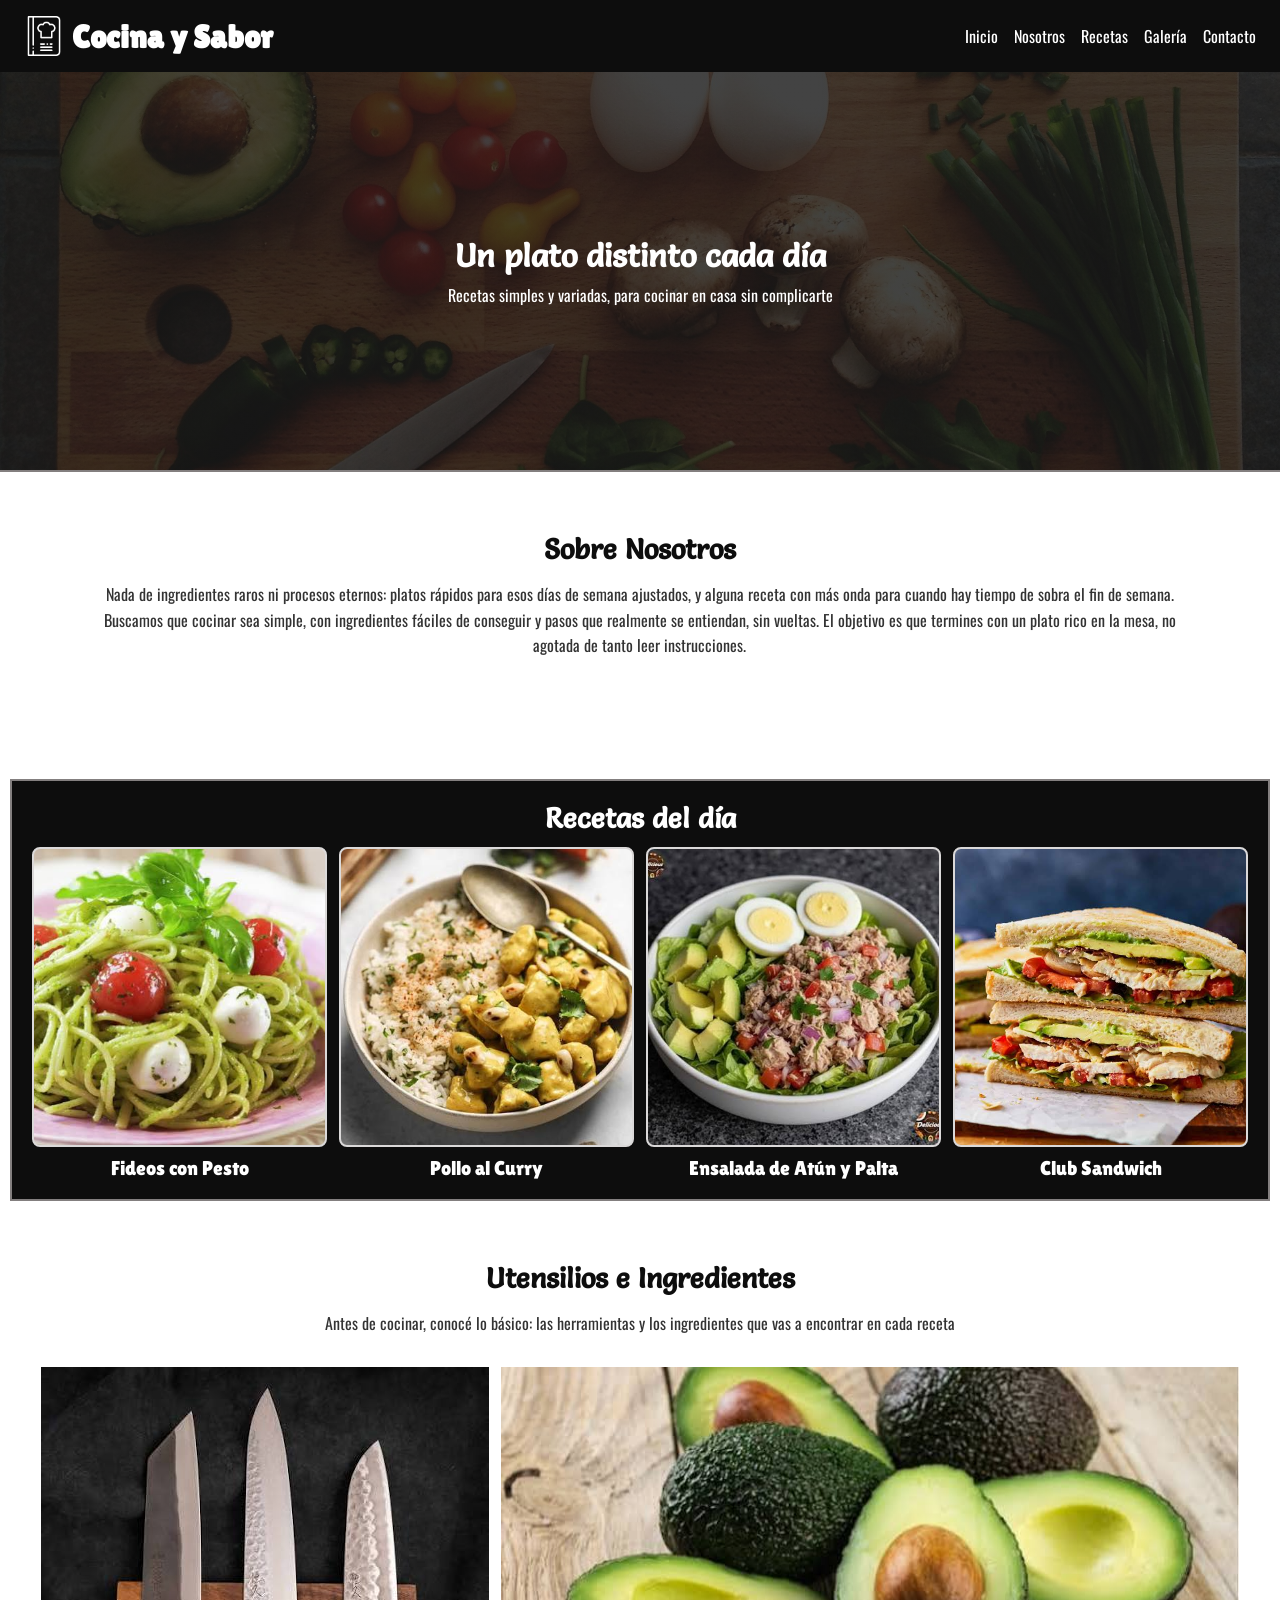
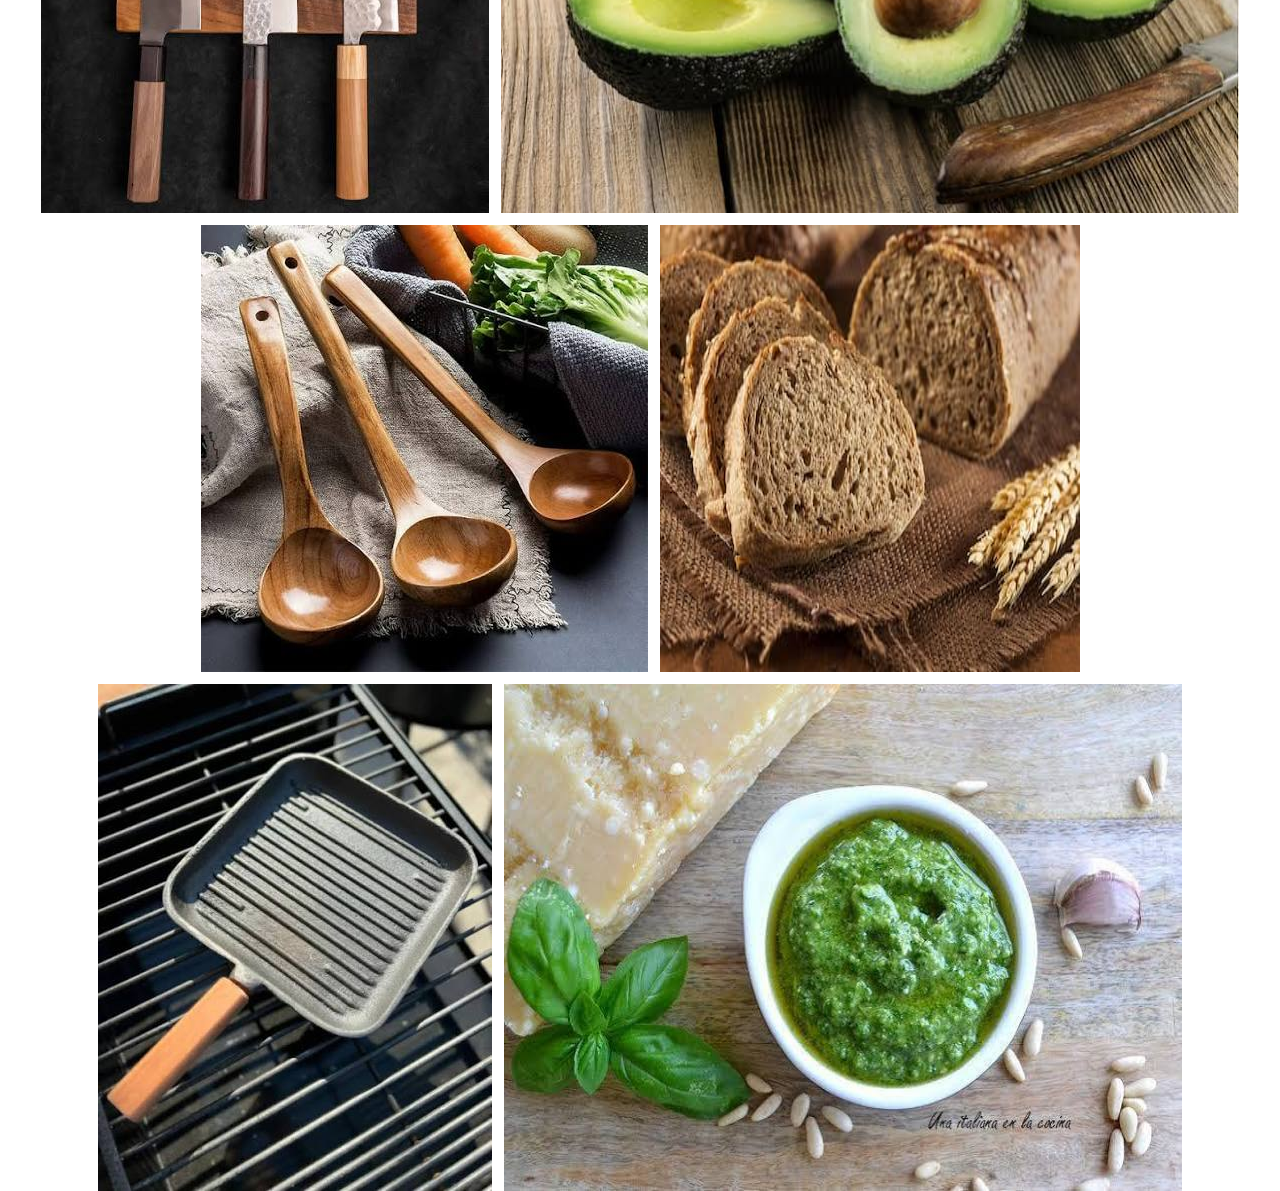
==== index.html @ 8f049bc2 "agrego texto a galería y ajusto estilos" ====
<!doctype html>
<html lang="es">
  <head>
    <meta charset="UTF-8">
    <meta name="viewport" content="width=device-width, initial-scale=1.0">
    <link rel="stylesheet" href="estilos.css">
    <title>Cocina y Sabor</title>
    <link rel="icon" type="image/png" href="img/logo_food.png">
    <!-- FUENTES -->
    <style>
      /* Fuente del nombre de las recetas */
      @import url("https://fonts.googleapis.com/css2?family=Lilita+One&family=Oswald:wght@200..700&display=swap");
    </style>
    <style>
      /* Fuente del título de la sección */
      @import url("https://fonts.googleapis.com/css2?family=Lilita+One&family=Oswald:wght@200..700&family=Salsa&display=swap");
    </style>
  </head>
  <body>

    <header id="inicio">
      <div class="inicio-logo">
        <img src="img/logo_food.png" alt="logo de bandeja de comida" class="logo">
        <a href="#inicio" class="logo-link">
          <h1>Cocina y Sabor</h1>
        </a>
      </div>

      <nav>
        <!-- menú con flexbox, links a anclas -->
        <ul>
          <li><a href="#inicio">Inicio</a></li>
          <li><a href="#nosotros">Nosotros</a></li>
          <li><a href="#recetas">Recetas</a></li>
          <li><a href="#galeria">Galería</a></li>
          <li><a href="#contacto">Contacto</a></li>
        </ul>  
      </nav>
    
    </header>

    <main>
      <section class="hero">
        <div class="hero_texto">
          <h2>Un plato distinto cada día</h2>
          <p>
            Recetas simples y variadas, para cocinar en casa sin complicarte
          </p>
        </div>
      </section>

      <section id="nosotros">
        <div class="nosotros-contenedor">
          <h2 class="titulo-seccion titulo-seccion-dark">Sobre Nosotros</h2>
          <p class="nosotros-texto">
            Nada de ingredientes raros ni procesos eternos: platos rápidos para
            esos días de semana ajustados, y alguna receta con más onda para
            cuando hay tiempo de sobra el fin de semana. Buscamos que cocinar
            sea simple, con ingredientes fáciles de conseguir y pasos que
            realmente se entiendan, sin vueltas. El objetivo es que termines con
            un plato rico en la mesa, no agotada de tanto leer instrucciones.
          </p>
        </div>
      </section>

      <section class="cards" id="recetas">
        <!-- Contenedor de las tarjetas de recetas -->

        <div class="titulo-seccion-contenedor">
          <h2 class="titulo-seccion">Recetas del día</h2>
        </div>

        <div class="Productofotos">
          <figure class="contenedorfoto">
            <a href="https://cookpad.com/ar/recetas/1634695" target="_blank">
              <article class="card" id="pesto"></article>
            </a>
            <figcaption class="nombre-receta">Fideos con Pesto</figcaption>
          </figure>

          <figure class="contenedorfoto">
            <a href="https://cookpad.com/ar/recetas/24913123?ref=search&search_term=pollo+al+curry" target="_blank">
              <article class="card" id="pollocurry">
              </article>
            </a>
            <figcaption class="nombre-receta">Pollo al Curry</figcaption>
          </figure>

          <figure class="contenedorfoto">
            <a href="https://cookpad.com/ar/recetas/25136195?ref=search&search_term=ensalada+at%C3%BAn+y+palta" target="_blank">
              <article class="card" id="ensaladaatunypalta">
              </article>
            </a>
            <figcaption class="nombre-receta">Ensalada de Atún y Palta</figcaption>
          </figure>

          <figure class="contenedorfoto">
            <a href="https://cookpad.com/ar/recetas/14427260?ref=search&search_term=club+sandwich" target="_blank">
              <article class="card" id="ClubSandwich">
              </article>
            </a>
            <figcaption class="nombre-receta">Club Sandwich</figcaption>
          </figure>
        </div>
      </section>

      <section id="galeria">
        <div class="titulo-seccion-contenedor">
          <h2 class="titulo-seccion">Utensilios e Ingredientes</h2>
          <p class="galeria-texto">
            Antes de cocinar, conocé lo básico: las herramientas y los ingredientes que vas a encontrar en cada receta
          </p>
        </div>

        <div class="galeria-fotos">
            <img src="img/cuchillo_japones.jpg" alt="Cuchillos japoneses">
            <img src="img/paltas.jpg" alt="Paltas">
            <img src="img/cucharones.jpg" alt="Cucharones de madera">
            <img src="img/pansalvado.jpg" alt="Pan de salvado">
            <img src="img/sartengrill.jpg" alt="Sartén grill">
            <img src="img/pesto.jpg" alt="Salsa pesto">
        </div>

      </section>

      

    
    </main>

    <footer><!--redes sociales / copyright-->

    </footer>
  </body>
</html>
---- estilos.css ----
/* REGLA UNIVERSAL */
* {
    margin: 0; 
    padding: 0;
    box-sizing: border-box;
}

/* ----- HEADER ----- */

header {
    display: flex;
    justify-content: space-between;
    align-items: center;
    padding: 16px 24px;
    background-color: #0d0d0d;
}

.inicio-logo {
    display: flex;
    align-items: center;
    gap: 8px;
}

header h1 {
    font-family: 'Lilita One', sans-serif;
    color: #ffffff;
}

.logo-link,
.logo-link:visited,
.logo-link:hover {
    text-decoration: none;
    color: inherit;
}

.logo {
    width: 40px;
    height: 40px;
    filter: invert(1);   /* me ayudé con la IA para invertir el color de la imagen */
}

nav ul {
    display: flex;
    gap: 16px;
    list-style: none;
}

nav ul li a {
    color: #ffffff;
    text-decoration: none;
    font-family: 'Oswald', sans-serif;
}

nav ul li a:hover {
    color: #51e58c;
}

/* ----- HERO ----- */
.hero {
    background-image: linear-gradient(rgba(13,13,13,0.75), rgba(13,13,13,0.75)), url("img/hero.jpg");   /* overlay oscuro sobre la foto para que el texto se lea bien, meramente estético (ayuda con IA) */
    background-size: cover;
    background-position: center;
    height: 400px;
    display: flex;
    align-items: center;
    justify-content: center;
    text-align: center;
    color: #ffffff;
    border-bottom: 2px solid #837f7f;
}

.hero_texto h2 {
    font-family: 'Salsa', 'Times New Roman', Times, serif;
    color: #ffffff;
    font-size: 32px;
    margin-bottom: 8px;
}

.hero_texto p {
    color: #ffffff;
    font-family: 'Oswald', sans-serif;
    font-size: 16px;
}

/* ----- NOSOTROS ----- */
#nosotros {
    padding: 60px 24px;
    text-align: center;
}

.nosotros-contenedor {
    max-width: 90%;
    margin: 0 auto;
}

#nosotros .titulo-seccion-dark {
    color: #0d0d0d;
}

.nosotros-texto {
    font-family: 'Oswald', sans-serif;
    font-size: 1rem;
    line-height: 1.6;
    color: #333333;
    margin-top: 1rem;
}

/* REGLAS PARA CLASES */
.cards {
    /* El justify-content: flex-start - Ubica los hijos en el eje principal, en este caso en lo más alto de la columna porque se estableció flex direction column */
    display: flex; 
    flex-direction: column;
    justify-content: flex-start; 
    gap: 12px; 
    margin-top: 60px; 
    margin-left: 10px; 
    margin-right: 10px; 
    margin-bottom: 60px; 
    border: 1px solid #837f7f; 
    background-color: #0d0d0d; 
    padding: 20px; 
    border-width: 2px; 
    
} 

.titulo-seccion-contenedor {
    width: 100%;
}

.Productofotos  {
    display: flex; 
    flex-wrap: nowrap; 
    gap: 12px; 
    align-items: center;
} /* Allign-items: center en este caso alinea verticalmente card e imagen de la galería aunque tengan distinta altura */

.contenedorfoto {
    flex: 1 1 0; 
    min-width: 0;
}

.card {
    border: 1px solid #dbd9d9; 
    border-radius: 8px; 
    height: 300px; 
    border-width: 2px; 
    background-size: cover;
    background-position: center;
}

.nombre-receta {color: #ffffff; 
    text-align: center; 
    font-family: 'Lilita One', 'Times New Roman', Times, serif; 
    font-size: 20px; 
    margin-top: 10px;}

.titulo-seccion {color: #ffffff; 
    text-align: center; 
    font-family: 'Salsa', 'Times New Roman', Times, serif; 
    font-size: 28px; margin-top: 0;}

/* ----- GALERIA ----- */
.galeria-fotos {
    display: flex;
    flex-wrap: wrap;
    justify-content: center;
    gap: 12px;
    margin-top: 2rem;
}

#galeria .titulo-seccion {
    color: #0d0d0d;
}

.galeria-texto {
    font-family: 'Oswald', sans-serif;
    font-size: 1rem;
    color: #333333;
    text-align: center;
    margin-top: 1rem;
}

/* REGLAS PARA ID */
#pesto {
    background-image: url('img/fideosconpesto.jpg');
}

#pollocurry {
    background-image: url('img/polloalcurry.jpg');
}

#ensaladaatunypalta {
    background-image: url('img/atunypaltasalad.jpg');
}

#ClubSandwich {
    background-image: url('img/Clubsandwich.jpg');
}
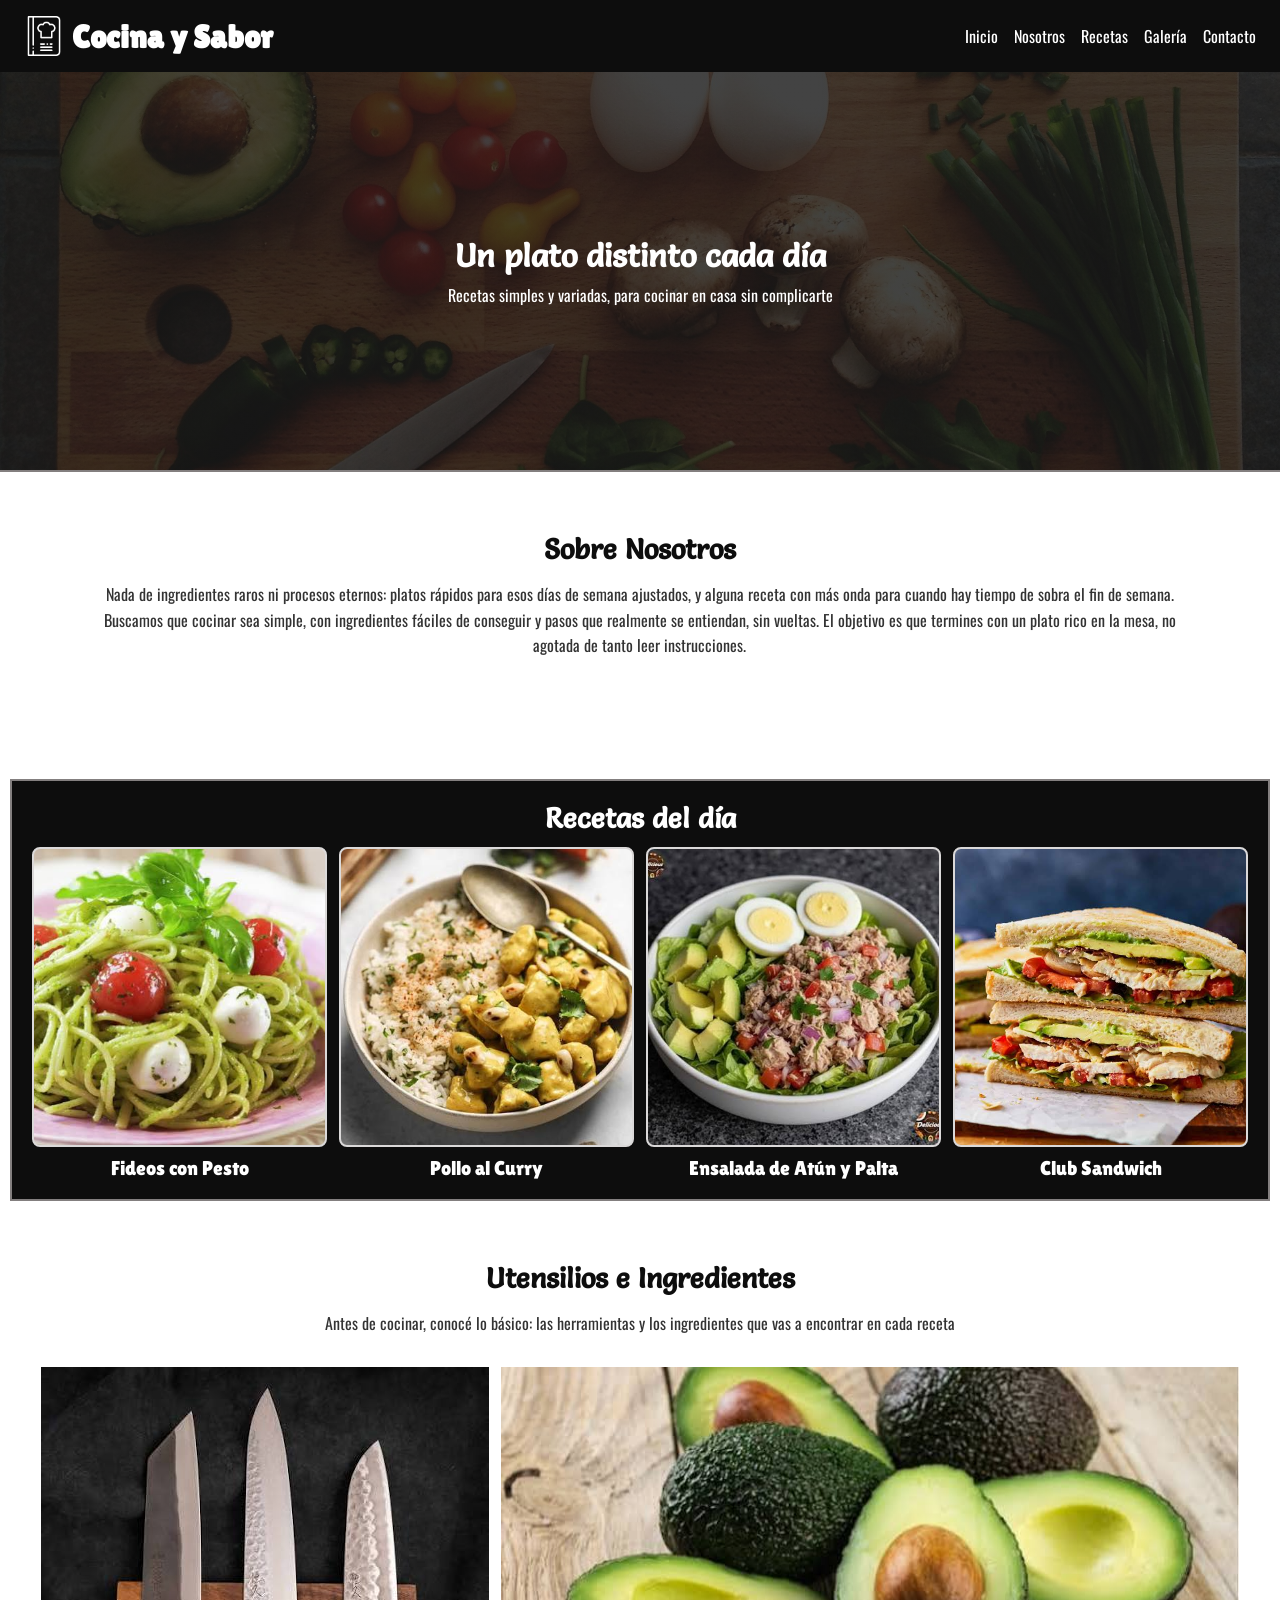
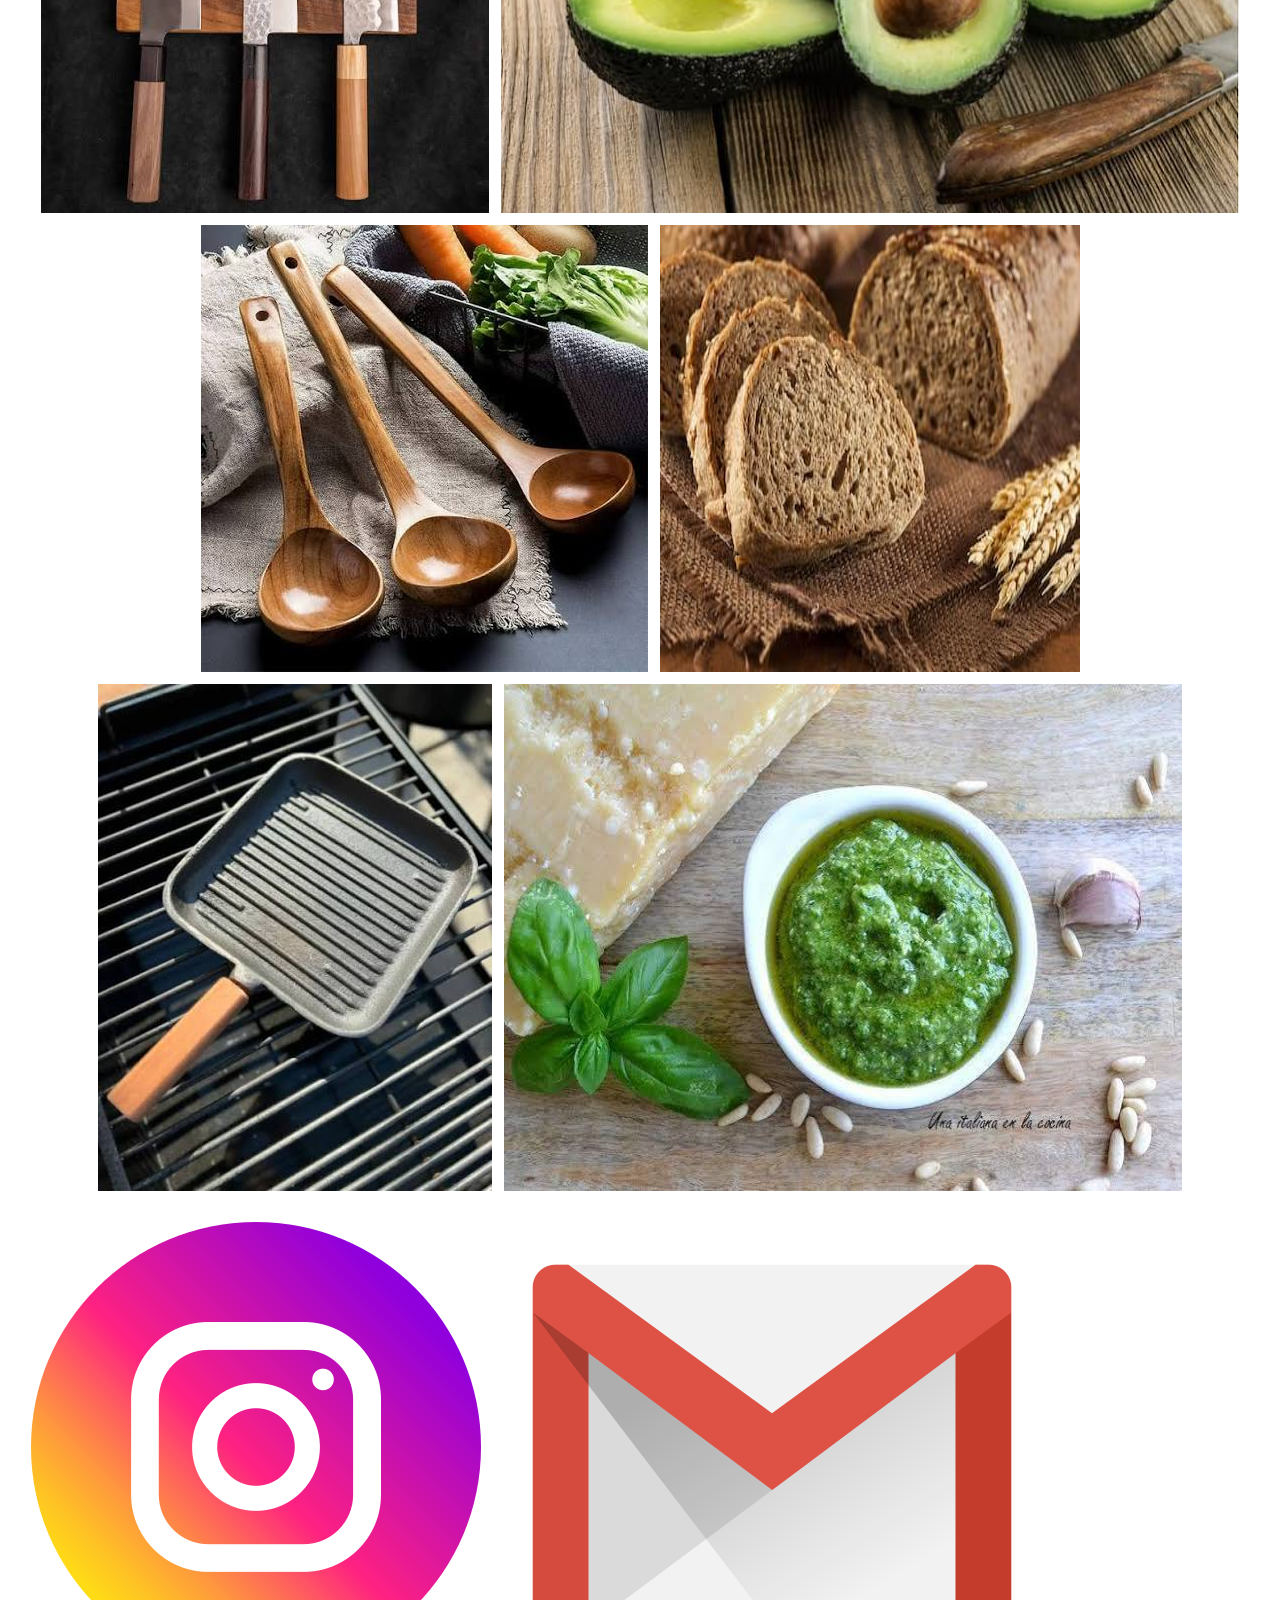
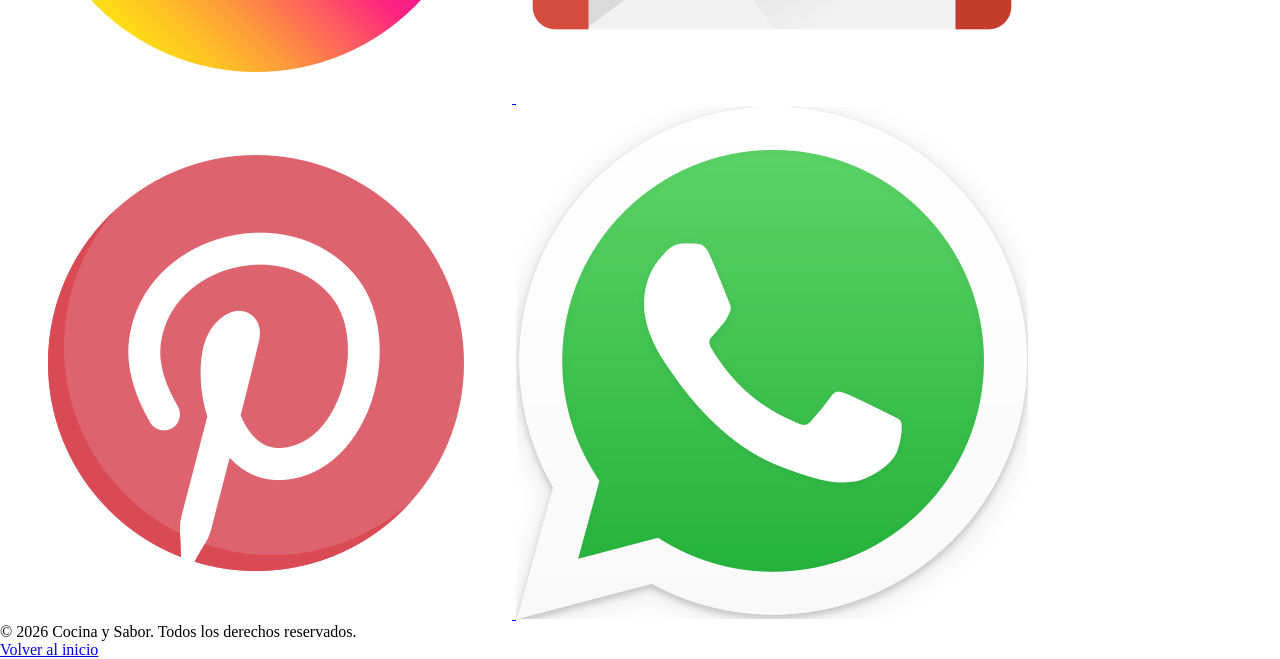
==== commit 448157c0: "footer" ====
--- a/index.html
+++ b/index.html
@@ -128,8 +128,31 @@
     
     </main>
 
-    <footer><!--redes sociales / copyright-->
+    <footer id="contacto">
 
+      <div class="footer-contenido">
+
+          <div class="footer-redes">
+              <a href="https://instagram.com" target="_blank">
+                  <img src="img/instagram_color.png" alt="Instagram" class="icono-footer">
+              </a>
+              <a href="mailto:contacto@cocinaysabor.com">
+                  <img src="img/mail_color.png" alt="Correo" class="icono-footer">
+              </a>
+              <a href="https://pinterest.com" target="_blank">
+                  <img src="img/pinterest_color.png" alt="Pinterest" class="icono-footer">
+              </a>
+              <a href="https://whatsapp.com" target="_blank">
+                  <img src="img/whatsapp_color.png" alt="WhatsApp" class="icono-footer">
+              </a>
+          </div>
+
+          
+          <p class="footer-texto">&copy; 2026 Cocina y Sabor. Todos los derechos reservados.</p>
+
+          <a href="#inicio" class="volver-arriba">Volver al inicio</a>
+      </div>
     </footer>
+
   </body>
 </html>
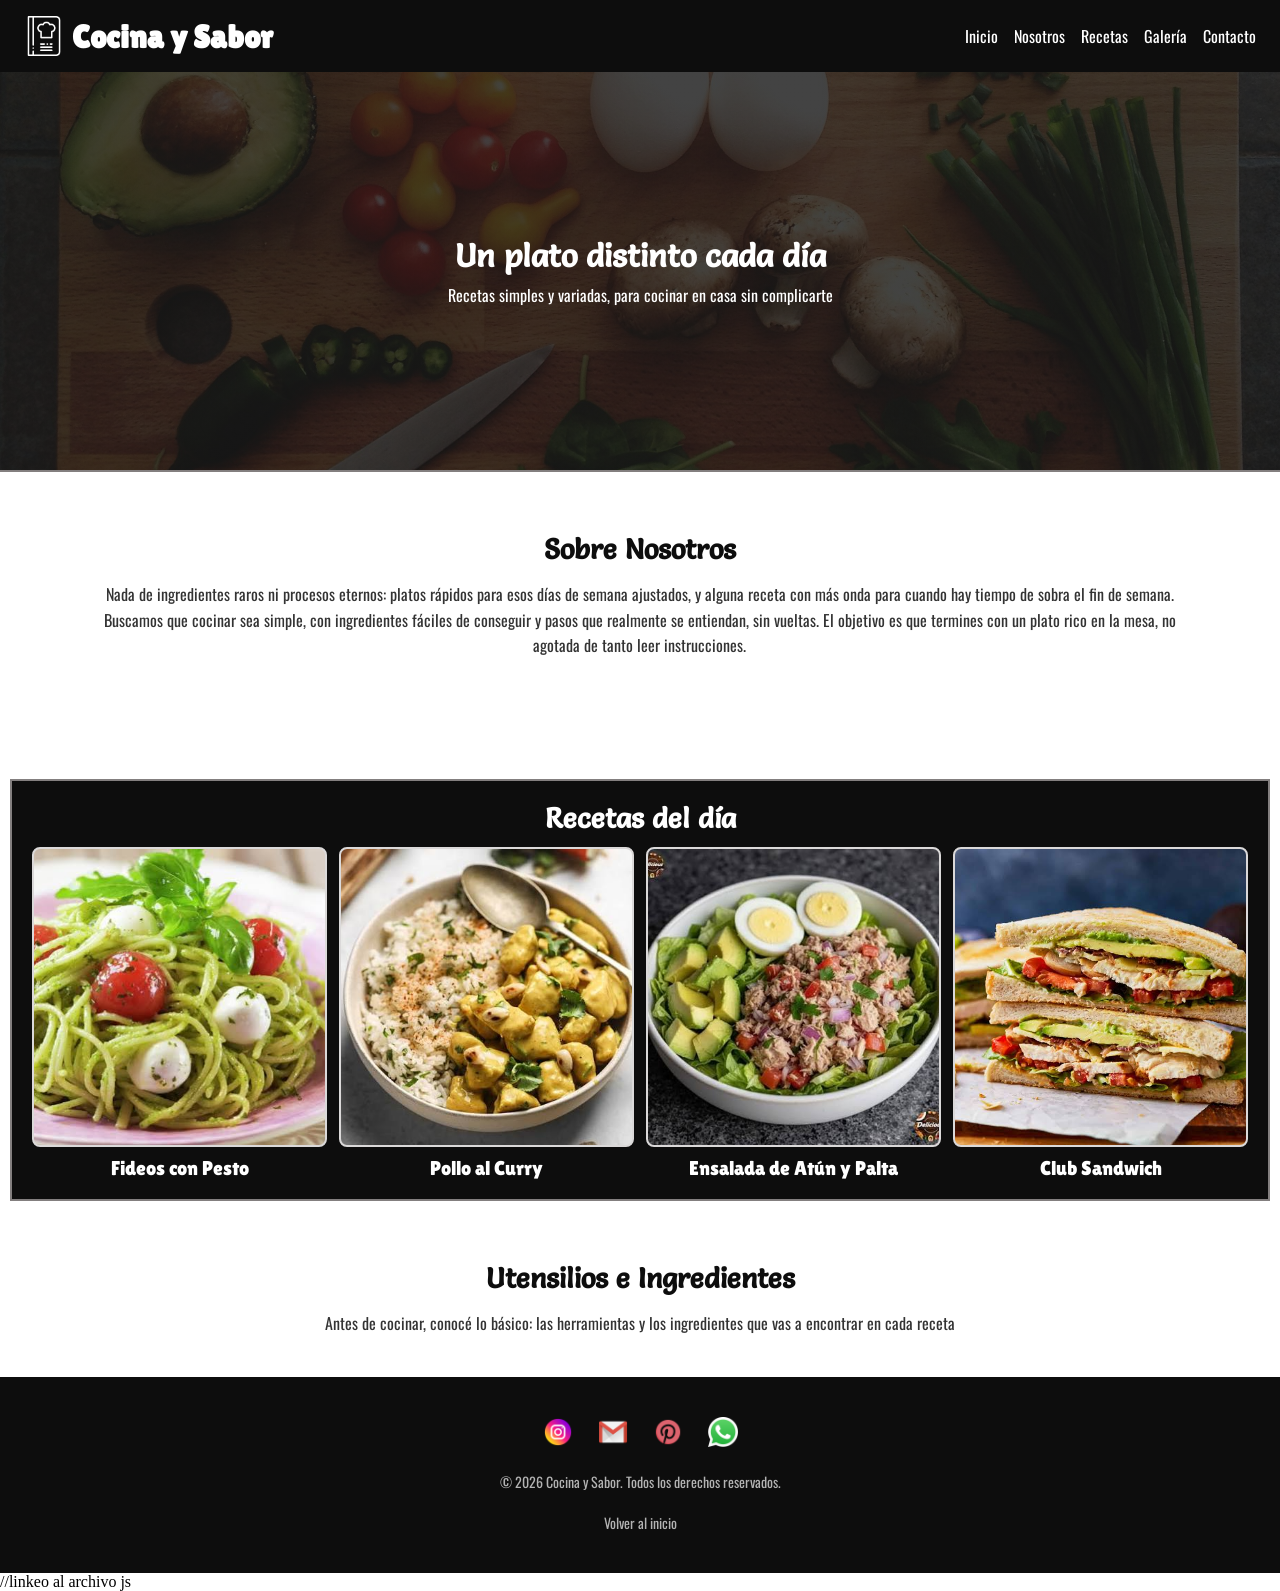
==== commit 6e7bb83c: "agrego arrays de recetas y galeria" ====
--- a/index.html
+++ b/index.html
@@ -70,7 +70,7 @@
           <h2 class="titulo-seccion">Recetas del día</h2>
         </div>
 
-        <div class="Productofotos">
+        <div class="Productofotos" id="recetas-contenedor">
           <figure class="contenedorfoto">
             <a href="https://cookpad.com/ar/recetas/1634695" target="_blank">
               <article class="card" id="pesto"></article>
@@ -112,13 +112,8 @@
           </p>
         </div>
 
-        <div class="galeria-fotos">
-            <img src="img/cuchillo_japones.jpg" alt="Cuchillos japoneses">
-            <img src="img/paltas.jpg" alt="Paltas">
-            <img src="img/cucharones.jpg" alt="Cucharones de madera">
-            <img src="img/pansalvado.jpg" alt="Pan de salvado">
-            <img src="img/sartengrill.jpg" alt="Sartén grill">
-            <img src="img/pesto.jpg" alt="Salsa pesto">
+        <div class="galeria-fotos" id="galeria-contenedor">
+            <!-- Las fotos de la galería se renderizarán acá a partir de JavaScript -->
         </div>
 
       </section>
@@ -154,5 +149,6 @@
       </div>
     </footer>
 
+    <script src="js/main.js"></script>  //linkeo al archivo js
   </body>
 </html>
--- a/estilos.css
+++ b/estilos.css
@@ -51,7 +51,7 @@
     font-family: 'Oswald', sans-serif;
 }
 
-nav ul li a:hover {
+nav ul li a:hover {    /* :hover permite que al pasar el mouse sobre el elemento, este genera una reaccion*/
     color: #51e58c;
 }
 
@@ -180,6 +180,18 @@
     margin-top: 1rem;
 }
 
+.galeria-fotos img {
+    width: 300px;
+    height: 200px;
+    object-fit: cover;
+    border-radius: 8px;
+    border: 2px solid #dbd9d9;
+}
+
+.galeria-fotos img:hover {
+    transform: scale(1.05); /* permite que al pasar el mouse por la imagen, de un efecto de movimiento */
+}
+
 /* REGLAS PARA ID */
 #pesto {
     background-image: url('img/fideosconpesto.jpg');
@@ -196,3 +208,48 @@
 #ClubSandwich {
     background-image: url('img/Clubsandwich.jpg');
 }
+
+/*- FOOTER -*/
+
+footer {
+    background-color: #0d0d0d;
+    color: #ffffff;
+    padding: 40px 20px;
+    border-top: 10px solid #ffffff;
+}
+
+.footer-contenido { /*buscamos que todo el footer este contenido en el centro para que no se pierda en un costado o quede desacomodado entre las imagenes y el texto*/
+    display: flex;
+    flex-direction: column;
+    align-items: center;
+    gap: 20px; 
+}
+
+.footer-redes {
+    display: flex;
+    gap: 25px; 
+}
+
+.icono-footer {
+    width: 30px;
+    height: 30px;
+}
+
+.footer-texto {
+    font-family: 'Oswald', sans-serif;
+    font-size: 14px;
+    color: #b3b3b3;
+}
+
+.volver-arriba {
+    font-family: 'Oswald', sans-serif;
+    color: #b3b3b3;
+    text-decoration: none;
+    font-size: 14px;
+}
+
+.volver-arriba:hover {
+    
+    color: #51e58c;
+}
+
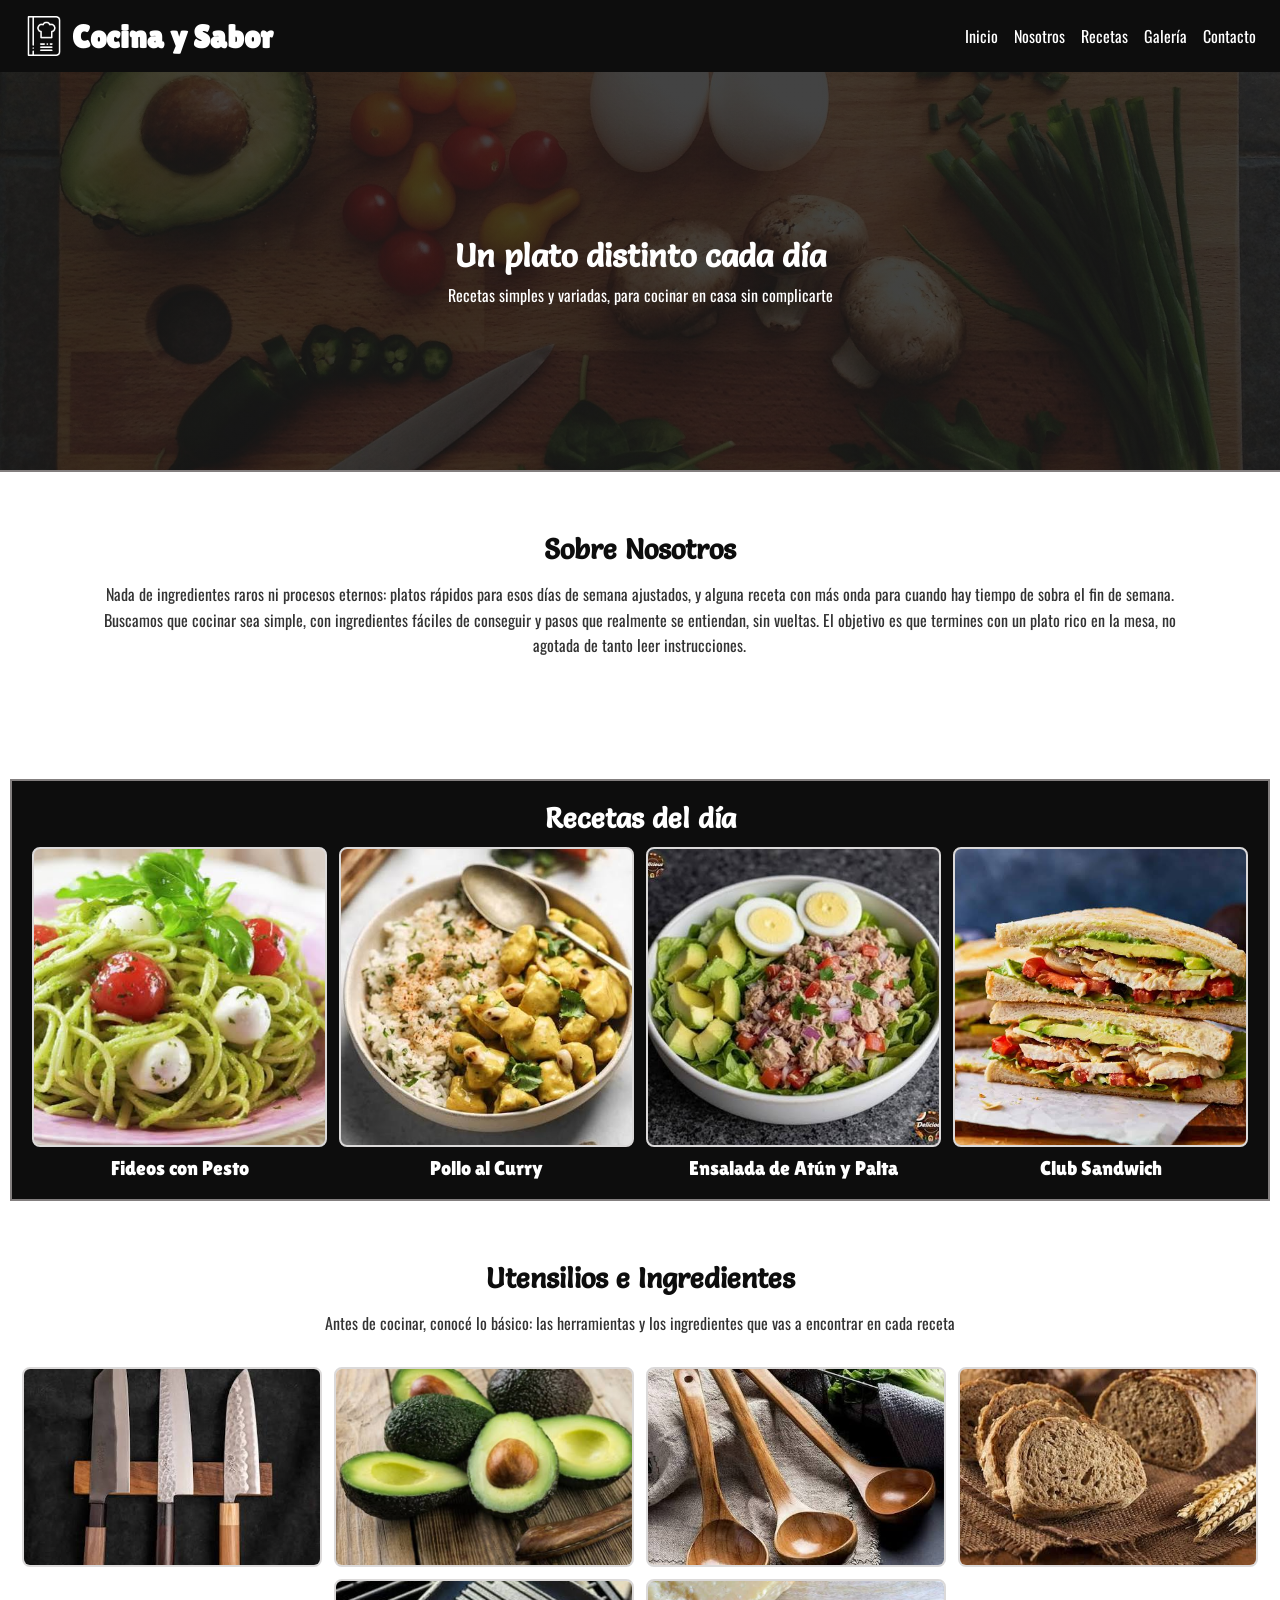
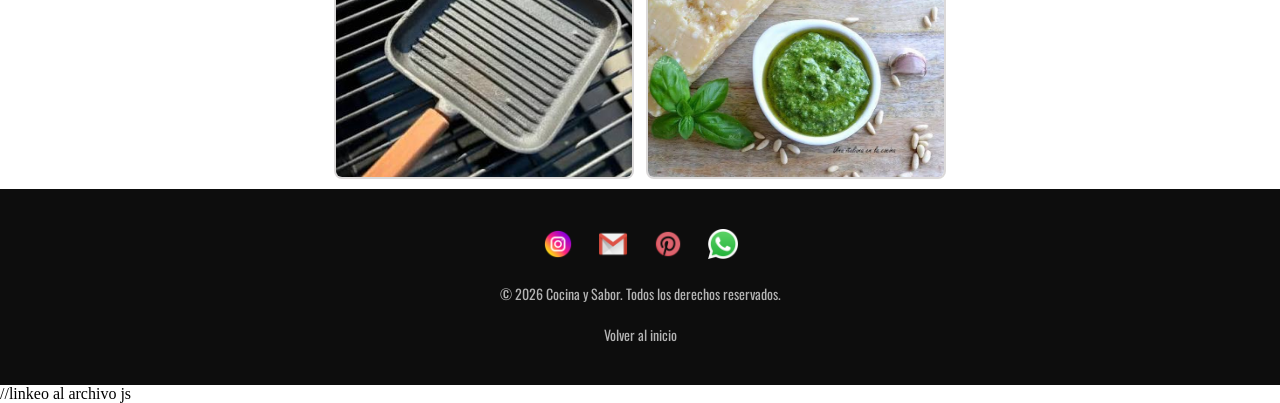
==== commit 3a93fbad: "agregar funciones de render galeria y recetas, reemplazan html" ====
--- a/index.html
+++ b/index.html
@@ -71,36 +71,7 @@
         </div>
 
         <div class="Productofotos" id="recetas-contenedor">
-          <figure class="contenedorfoto">
-            <a href="https://cookpad.com/ar/recetas/1634695" target="_blank">
-              <article class="card" id="pesto"></article>
-            </a>
-            <figcaption class="nombre-receta">Fideos con Pesto</figcaption>
-          </figure>
-
-          <figure class="contenedorfoto">
-            <a href="https://cookpad.com/ar/recetas/24913123?ref=search&search_term=pollo+al+curry" target="_blank">
-              <article class="card" id="pollocurry">
-              </article>
-            </a>
-            <figcaption class="nombre-receta">Pollo al Curry</figcaption>
-          </figure>
-
-          <figure class="contenedorfoto">
-            <a href="https://cookpad.com/ar/recetas/25136195?ref=search&search_term=ensalada+at%C3%BAn+y+palta" target="_blank">
-              <article class="card" id="ensaladaatunypalta">
-              </article>
-            </a>
-            <figcaption class="nombre-receta">Ensalada de Atún y Palta</figcaption>
-          </figure>
-
-          <figure class="contenedorfoto">
-            <a href="https://cookpad.com/ar/recetas/14427260?ref=search&search_term=club+sandwich" target="_blank">
-              <article class="card" id="ClubSandwich">
-              </article>
-            </a>
-            <figcaption class="nombre-receta">Club Sandwich</figcaption>
-          </figure>
+          <!-- Las cards de recetas se renderizarán acá a partir de JavaScript -->
         </div>
       </section>
 
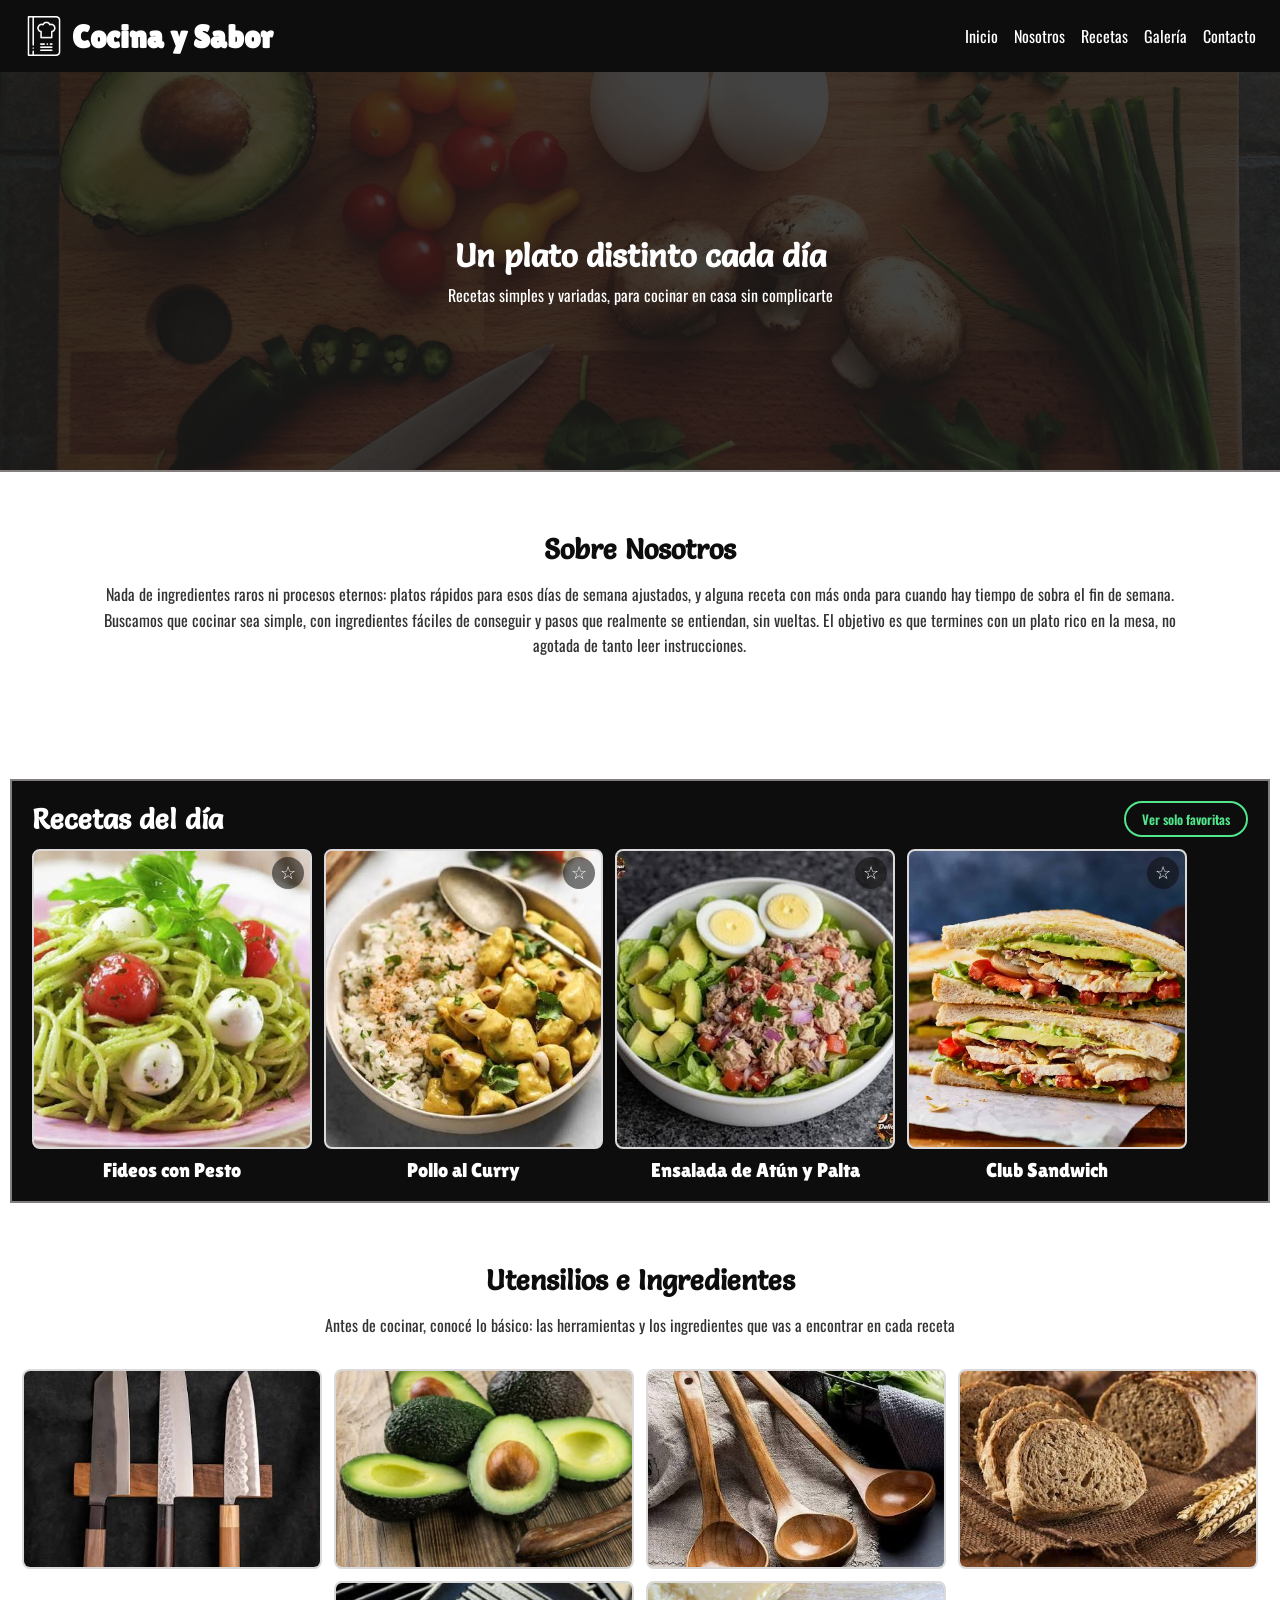
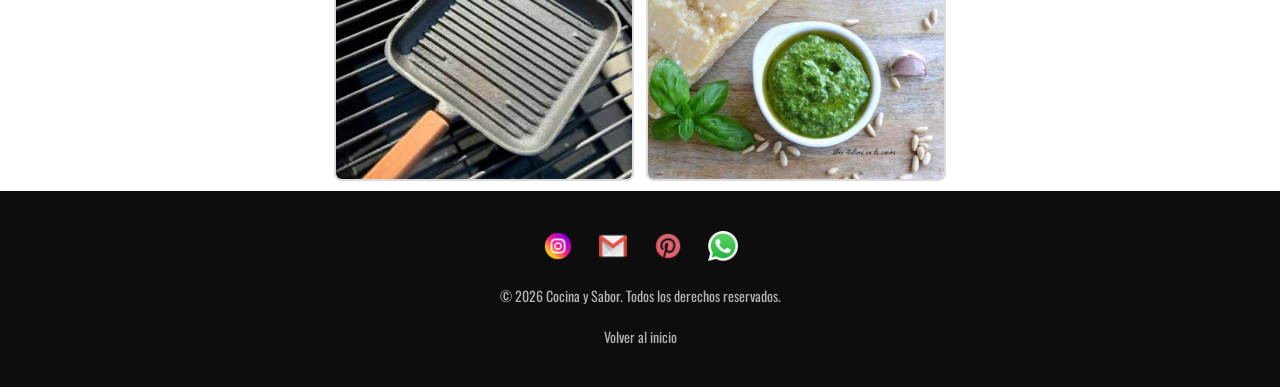
==== commit c77bc74a: "agrego favoritos con localStorage y filtro de recetas" ====
--- a/index.html
+++ b/index.html
@@ -68,6 +68,7 @@
 
         <div class="titulo-seccion-contenedor">
           <h2 class="titulo-seccion">Recetas del día</h2>
+          <button type="button" id="btn-filtro-favoritas" class="btn-filtro-favoritas">Ver solo favoritas</button>
         </div>
 
         <div class="Productofotos" id="recetas-contenedor">
@@ -120,6 +121,6 @@
       </div>
     </footer>
 
-    <script src="js/main.js"></script>  //linkeo al archivo js
+    <script src="js/main.js"></script>  <!-- linkeo al archivo js -->
   </body>
 </html>
--- a/estilos.css
+++ b/estilos.css
@@ -127,6 +127,14 @@
     width: 100%;
 }
 
+#recetas .titulo-seccion-contenedor {
+    display: flex;
+    flex-wrap: wrap;
+    align-items: center;
+    justify-content: space-between;
+    gap: 10px;
+}
+
 .Productofotos  {
     display: flex; 
     flex-wrap: nowrap; 
@@ -135,8 +143,10 @@
 } /* Allign-items: center en este caso alinea verticalmente card e imagen de la galería aunque tengan distinta altura */
 
 .contenedorfoto {
-    flex: 1 1 0; 
+    flex: 1 1 0;
     min-width: 0;
+    max-width: 23%;
+    position: relative;
 }
 
 .card {
@@ -249,7 +259,50 @@
 }
 
 .volver-arriba:hover {
-    
+
     color: #51e58c;
 }
 
+/* FAVORITOS */
+
+.btn-favorito {
+    position: absolute;
+    top: 8px;
+    right: 8px;
+    width: 32px;
+    height: 32px;
+    padding: 0;
+    border: none;
+    border-radius: 50%;
+    background-color: rgba(13, 13, 13, 0.55);
+    color: #ffffff;
+    font-size: 18px;
+    line-height: 32px;
+    text-align: center;
+    cursor: pointer;
+    transition: background-color 0.2s ease;
+}
+
+.btn-favorito:hover {
+    background-color: rgba(13, 13, 13, 0.8);
+}
+
+.btn-filtro-favoritas {
+    flex-shrink: 0;
+    border: 2px solid #51e58c;
+    border-radius: 20px;
+    background-color: transparent;
+    color: #51e58c;
+    font-family: 'Oswald', sans-serif;
+    font-size: 13px;
+    font-weight: 600;
+    padding: 6px 16px;
+    cursor: pointer;
+    transition: background-color 0.2s ease, color 0.2s ease;
+}
+
+.btn-filtro-favoritas:hover {
+    background-color: #51e58c;
+    color: #0d0d0d;
+}
+
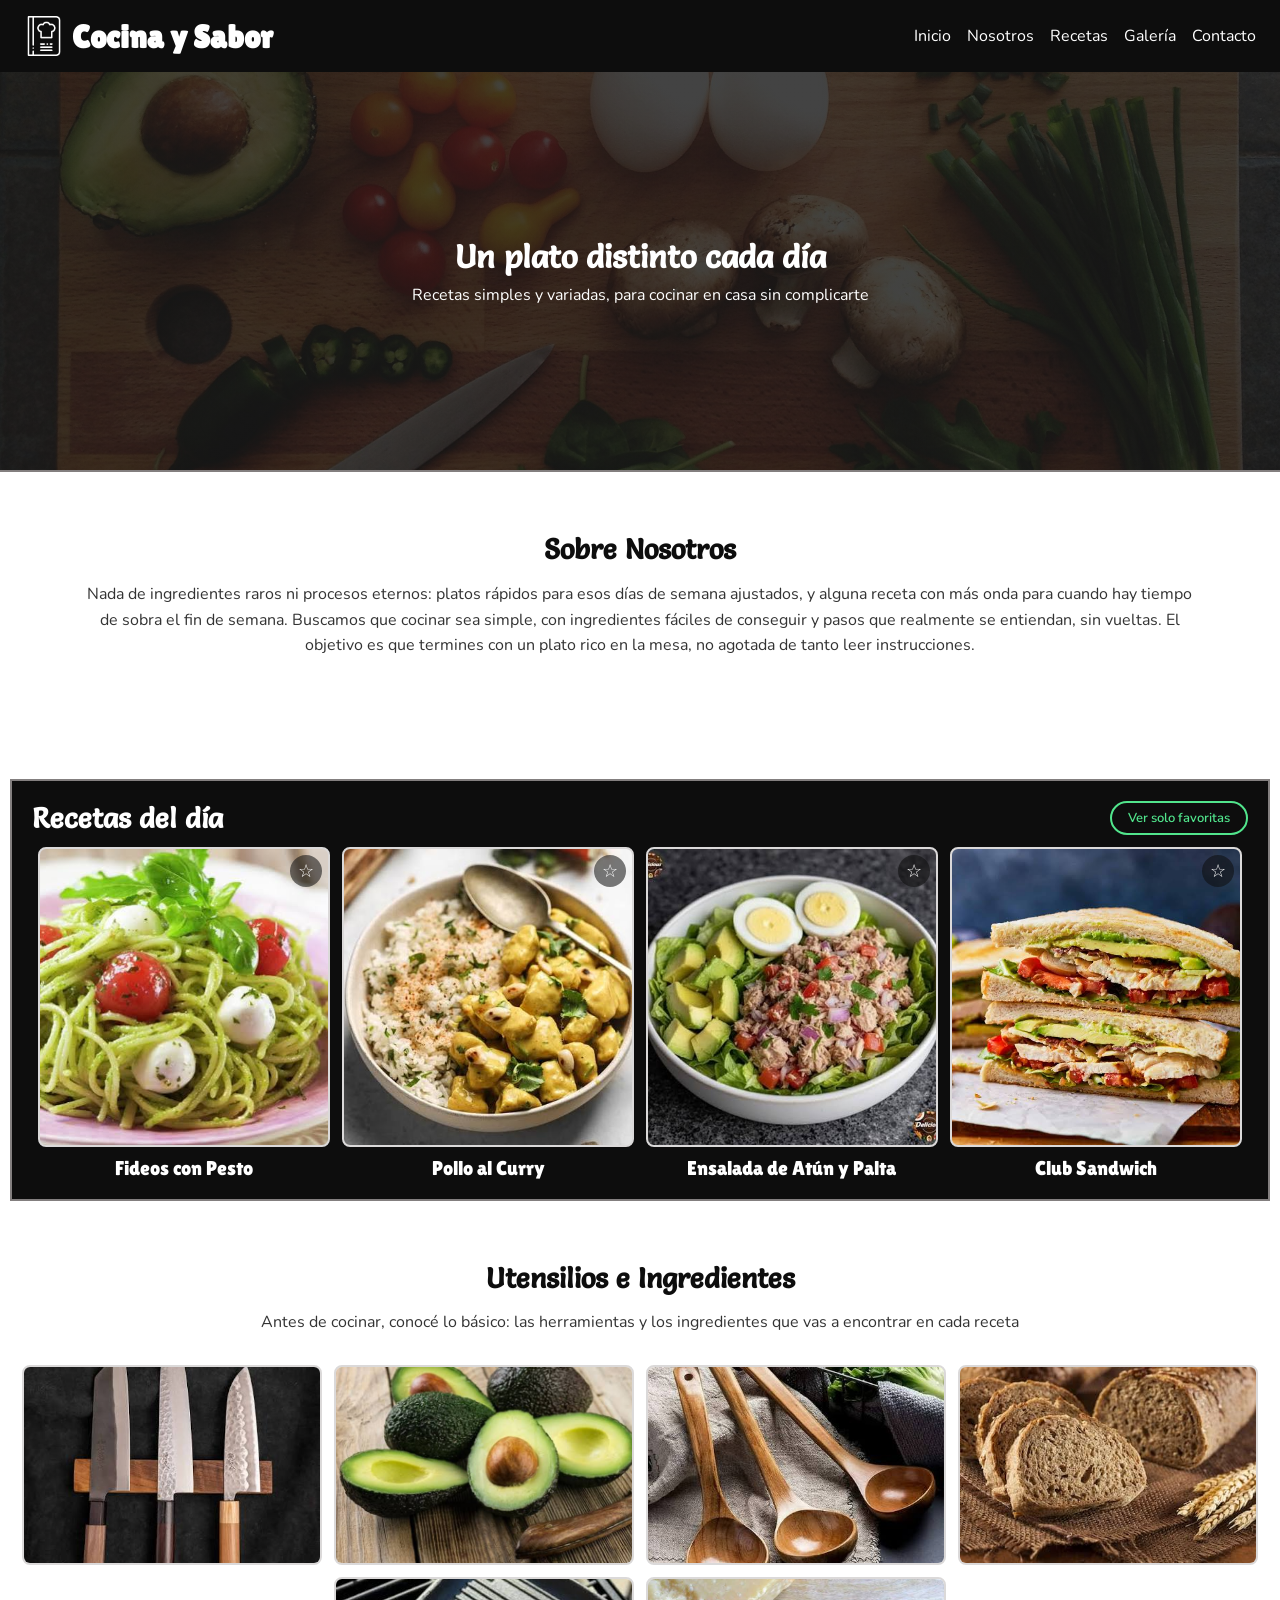
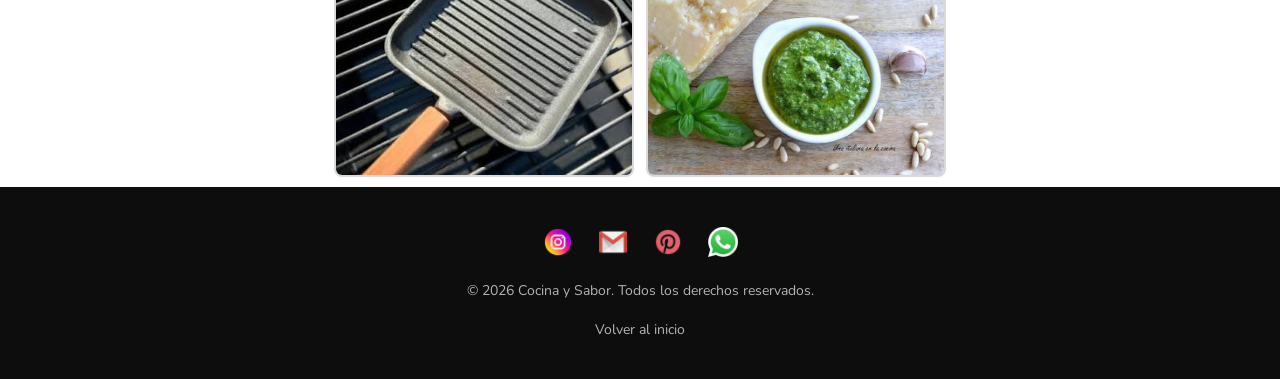
==== commit 961d5076: "cambio de tipografia" ====
--- a/index.html
+++ b/index.html
@@ -9,11 +9,11 @@
     <!-- FUENTES -->
     <style>
       /* Fuente del nombre de las recetas */
-      @import url("https://fonts.googleapis.com/css2?family=Lilita+One&family=Oswald:wght@200..700&display=swap");
+      @import url("https://fonts.googleapis.com/css2?family=Lilita+One&family=Nunito:wght@400..800&display=swap");
     </style>
     <style>
       /* Fuente del título de la sección */
-      @import url("https://fonts.googleapis.com/css2?family=Lilita+One&family=Oswald:wght@200..700&family=Salsa&display=swap");
+      @import url("https://fonts.googleapis.com/css2?family=Lilita+One&family=Nunito:wght@400..800&family=Salsa&display=swap");
     </style>
   </head>
   <body>
--- a/estilos.css
+++ b/estilos.css
@@ -48,7 +48,7 @@
 nav ul li a {
     color: #ffffff;
     text-decoration: none;
-    font-family: 'Oswald', sans-serif;
+    font-family: 'Nunito', sans-serif;
 }
 
 nav ul li a:hover {    /* :hover permite que al pasar el mouse sobre el elemento, este genera una reaccion*/
@@ -78,7 +78,7 @@
 
 .hero_texto p {
     color: #ffffff;
-    font-family: 'Oswald', sans-serif;
+    font-family: 'Nunito', sans-serif;
     font-size: 16px;
 }
 
@@ -98,7 +98,7 @@
 }
 
 .nosotros-texto {
-    font-family: 'Oswald', sans-serif;
+    font-family: 'Nunito', sans-serif;
     font-size: 1rem;
     line-height: 1.6;
     color: #333333;
@@ -136,16 +136,17 @@
 }
 
 .Productofotos  {
-    display: flex; 
-    flex-wrap: nowrap; 
-    gap: 12px; 
-    align-items: center;
+    display: flex;
+    flex-wrap: nowrap;
+    gap: 12px;
+    align-items: center;
+    justify-content: center;
 } /* Allign-items: center en este caso alinea verticalmente card e imagen de la galería aunque tengan distinta altura */
 
 .contenedorfoto {
     flex: 1 1 0;
     min-width: 0;
-    max-width: 23%;
+    max-width: 24%;
     position: relative;
 }
 
@@ -183,7 +184,7 @@
 }
 
 .galeria-texto {
-    font-family: 'Oswald', sans-serif;
+    font-family: 'Nunito', sans-serif;
     font-size: 1rem;
     color: #333333;
     text-align: center;
@@ -246,13 +247,13 @@
 }
 
 .footer-texto {
-    font-family: 'Oswald', sans-serif;
+    font-family: 'Nunito', sans-serif;
     font-size: 14px;
     color: #b3b3b3;
 }
 
 .volver-arriba {
-    font-family: 'Oswald', sans-serif;
+    font-family: 'Nunito', sans-serif;
     color: #b3b3b3;
     text-decoration: none;
     font-size: 14px;
@@ -293,7 +294,7 @@
     border-radius: 20px;
     background-color: transparent;
     color: #51e58c;
-    font-family: 'Oswald', sans-serif;
+    font-family: 'Nunito', sans-serif;
     font-size: 13px;
     font-weight: 600;
     padding: 6px 16px;
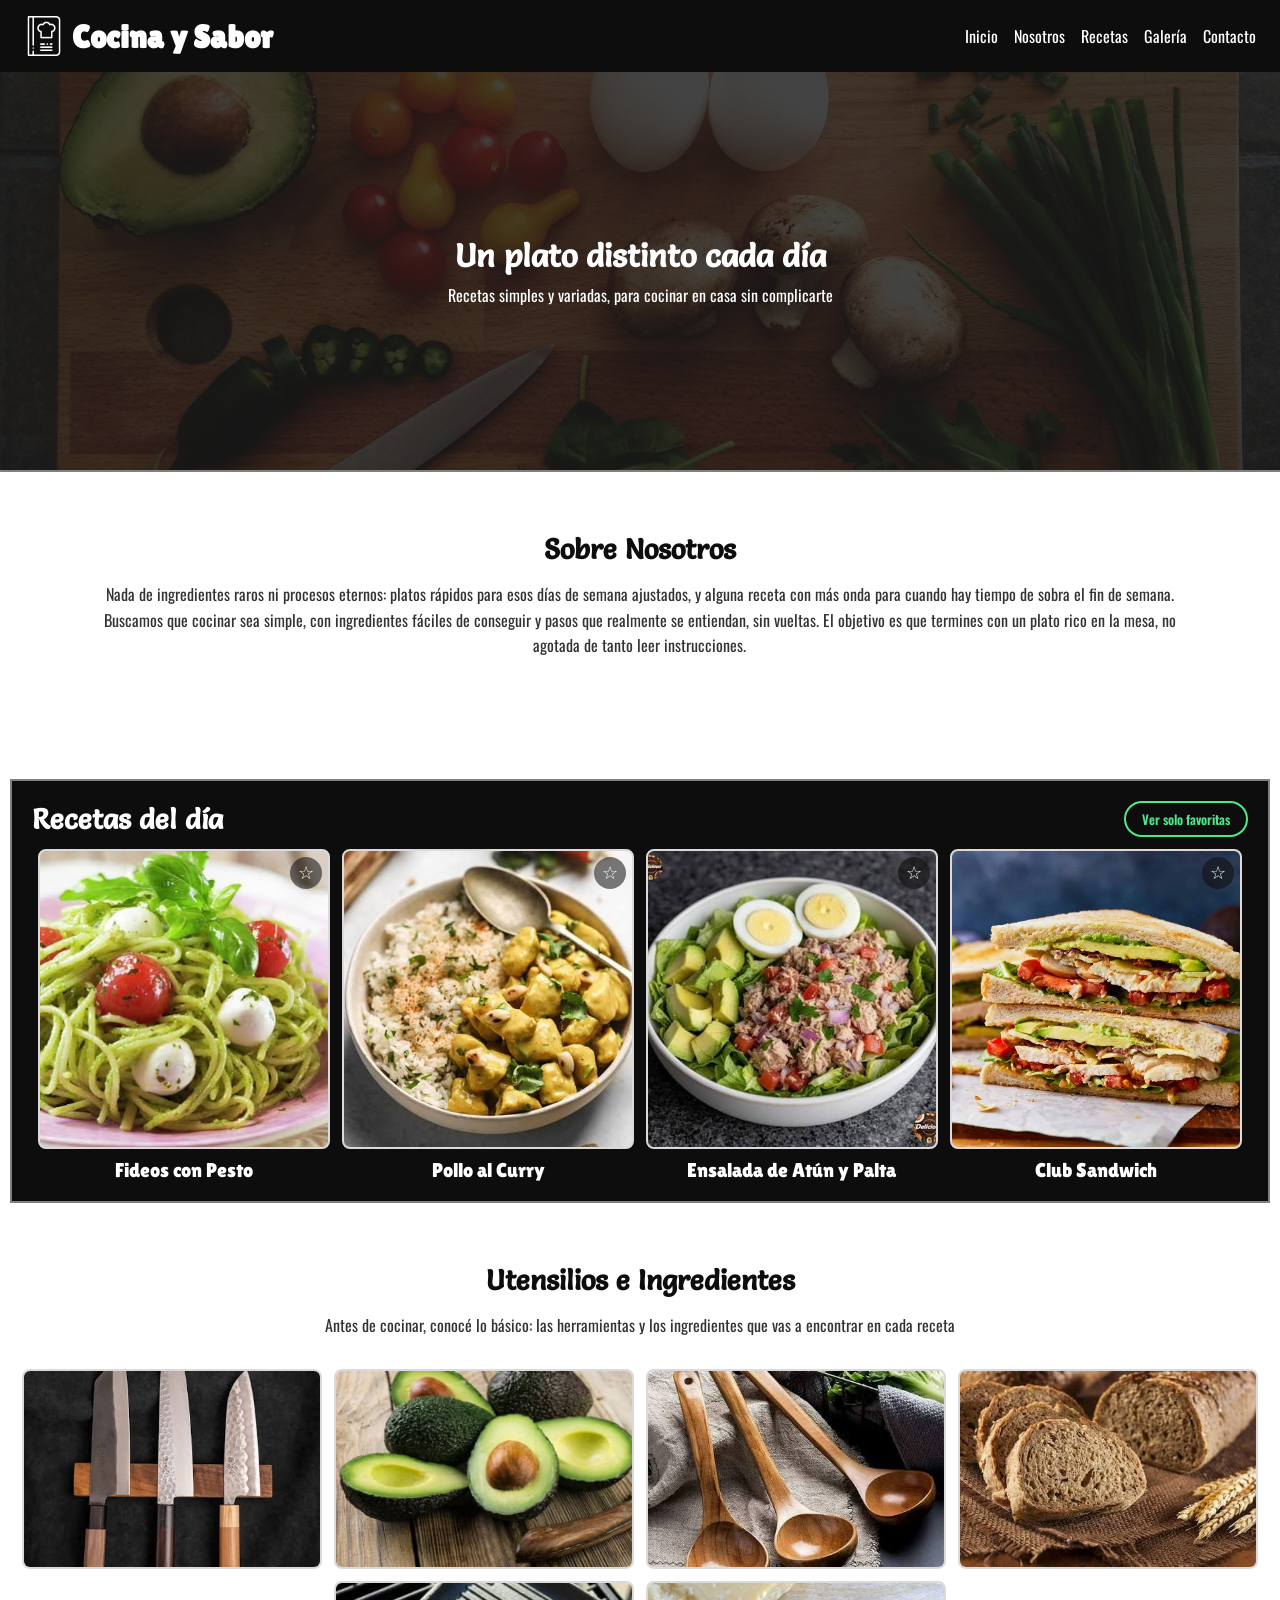
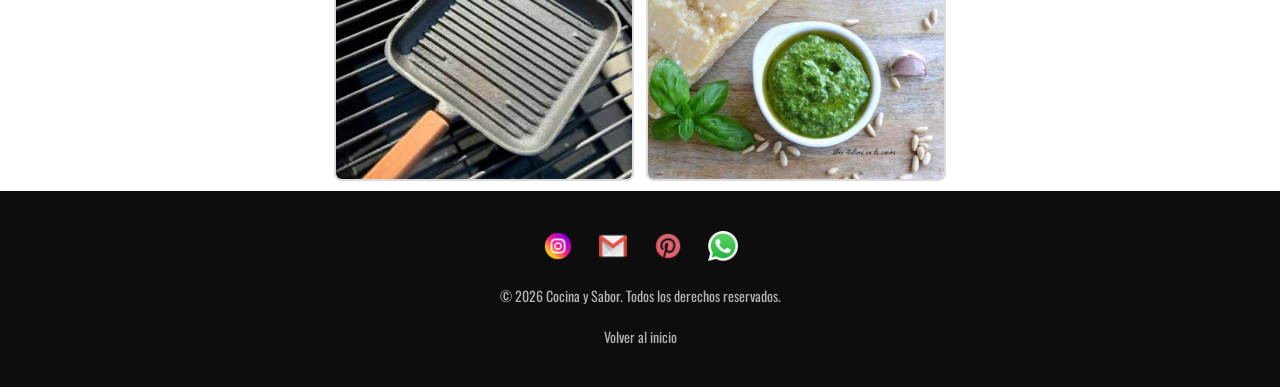
==== commit 1593984a: "Revert "cambio de tipografia" This reverts commit 961d5076708a3d39f28f987cafb95d1f2af836cb." ====
--- a/index.html
+++ b/index.html
@@ -9,11 +9,11 @@
     <!-- FUENTES -->
     <style>
       /* Fuente del nombre de las recetas */
-      @import url("https://fonts.googleapis.com/css2?family=Lilita+One&family=Nunito:wght@400..800&display=swap");
+      @import url("https://fonts.googleapis.com/css2?family=Lilita+One&family=Oswald:wght@200..700&display=swap");
     </style>
     <style>
       /* Fuente del título de la sección */
-      @import url("https://fonts.googleapis.com/css2?family=Lilita+One&family=Nunito:wght@400..800&family=Salsa&display=swap");
+      @import url("https://fonts.googleapis.com/css2?family=Lilita+One&family=Oswald:wght@200..700&family=Salsa&display=swap");
     </style>
   </head>
   <body>
--- a/estilos.css
+++ b/estilos.css
@@ -48,7 +48,7 @@
 nav ul li a {
     color: #ffffff;
     text-decoration: none;
-    font-family: 'Nunito', sans-serif;
+    font-family: 'Oswald', sans-serif;
 }
 
 nav ul li a:hover {    /* :hover permite que al pasar el mouse sobre el elemento, este genera una reaccion*/
@@ -78,7 +78,7 @@
 
 .hero_texto p {
     color: #ffffff;
-    font-family: 'Nunito', sans-serif;
+    font-family: 'Oswald', sans-serif;
     font-size: 16px;
 }
 
@@ -98,7 +98,7 @@
 }
 
 .nosotros-texto {
-    font-family: 'Nunito', sans-serif;
+    font-family: 'Oswald', sans-serif;
     font-size: 1rem;
     line-height: 1.6;
     color: #333333;
@@ -184,7 +184,7 @@
 }
 
 .galeria-texto {
-    font-family: 'Nunito', sans-serif;
+    font-family: 'Oswald', sans-serif;
     font-size: 1rem;
     color: #333333;
     text-align: center;
@@ -247,13 +247,13 @@
 }
 
 .footer-texto {
-    font-family: 'Nunito', sans-serif;
+    font-family: 'Oswald', sans-serif;
     font-size: 14px;
     color: #b3b3b3;
 }
 
 .volver-arriba {
-    font-family: 'Nunito', sans-serif;
+    font-family: 'Oswald', sans-serif;
     color: #b3b3b3;
     text-decoration: none;
     font-size: 14px;
@@ -294,7 +294,7 @@
     border-radius: 20px;
     background-color: transparent;
     color: #51e58c;
-    font-family: 'Nunito', sans-serif;
+    font-family: 'Oswald', sans-serif;
     font-size: 13px;
     font-weight: 600;
     padding: 6px 16px;
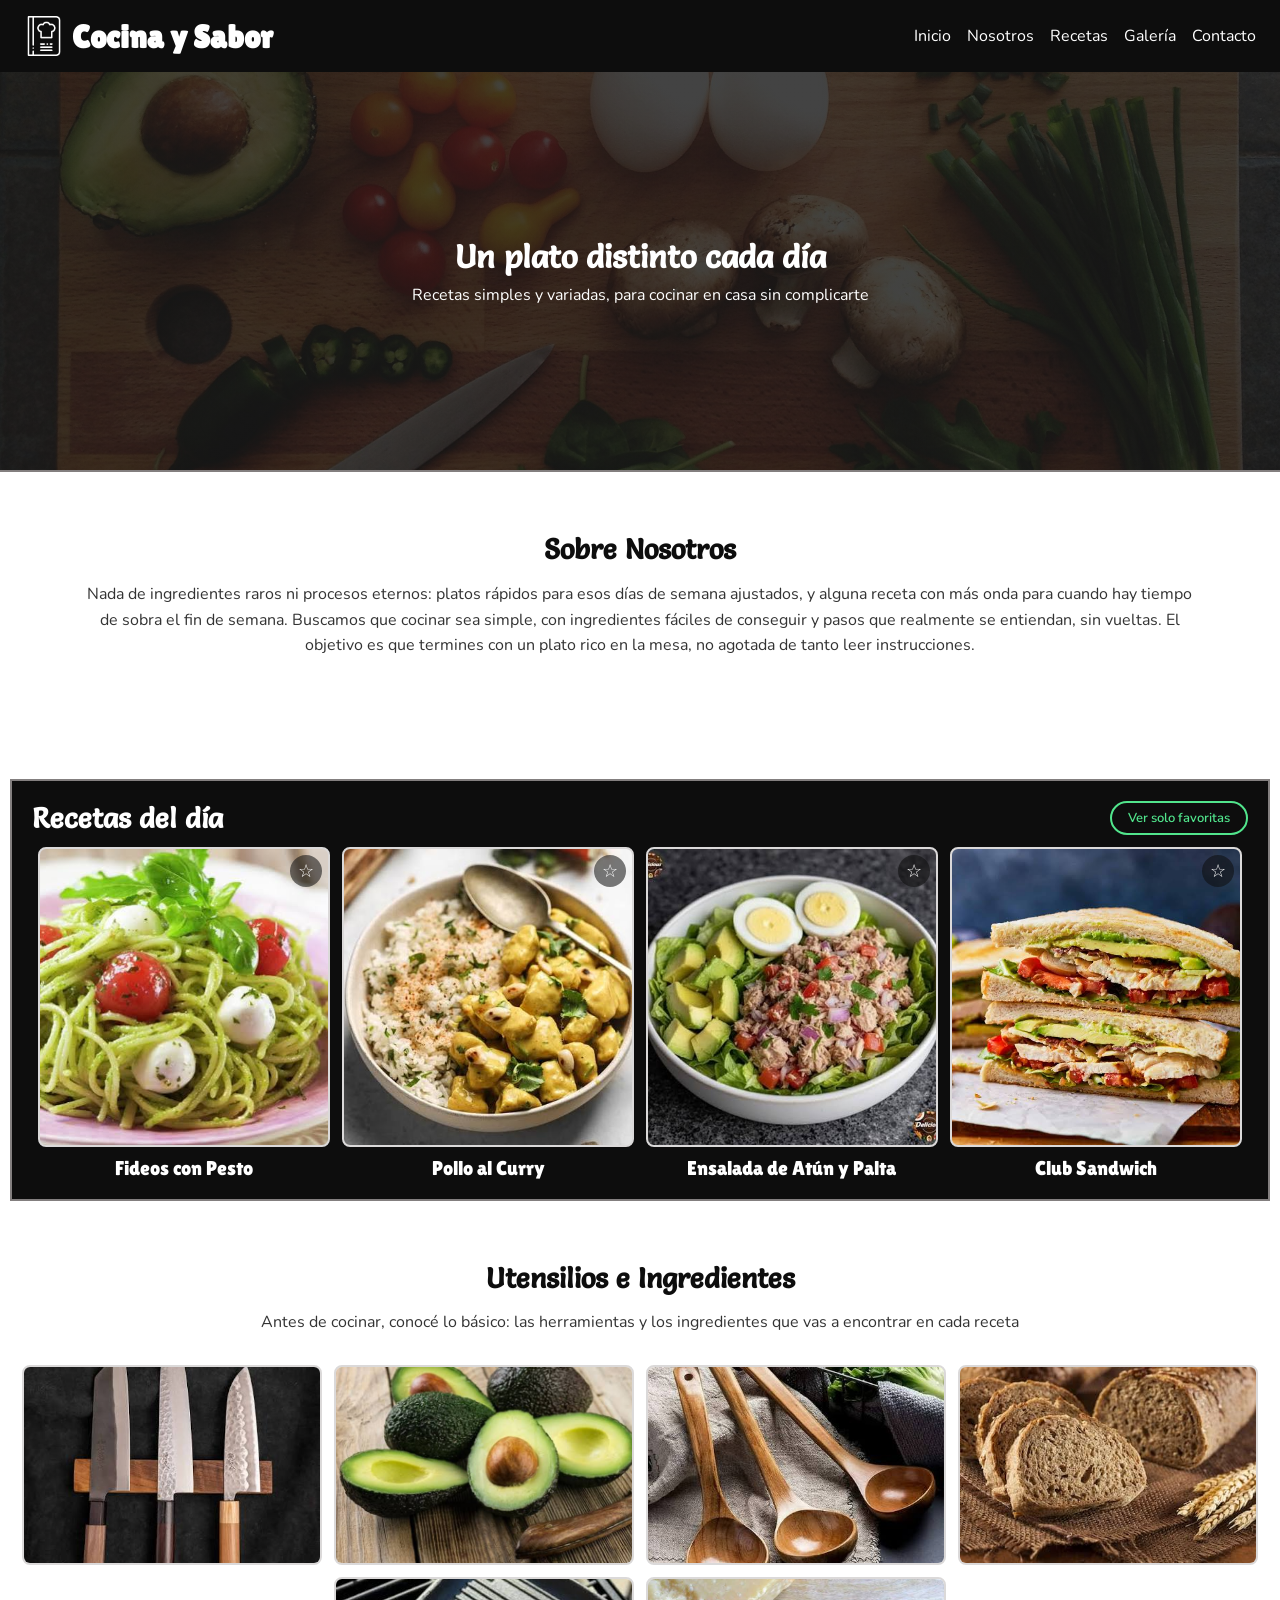
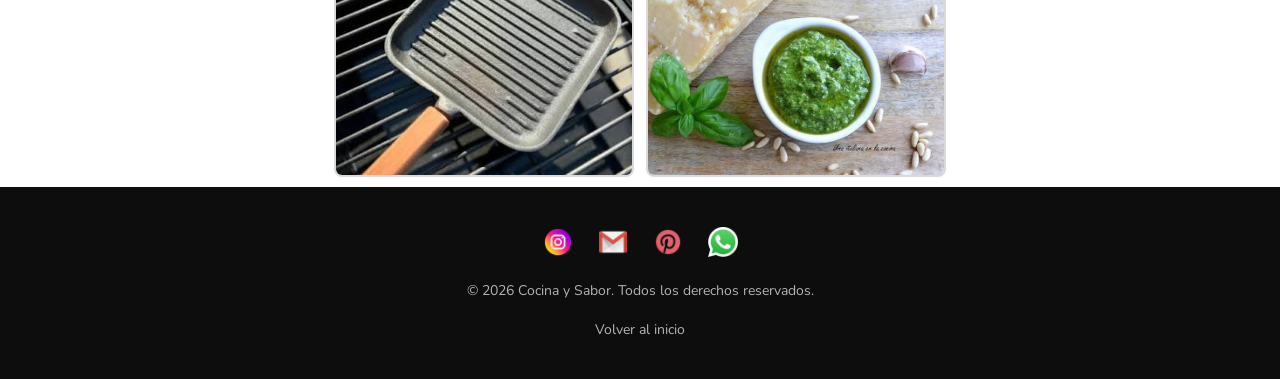
==== commit 3cd7d009: "cambio de tipografia" ====
--- a/index.html
+++ b/index.html
@@ -9,11 +9,11 @@
     <!-- FUENTES -->
     <style>
       /* Fuente del nombre de las recetas */
-      @import url("https://fonts.googleapis.com/css2?family=Lilita+One&family=Oswald:wght@200..700&display=swap");
+      @import url("https://fonts.googleapis.com/css2?family=Lilita+One&family=Nunito:wght@400..800&display=swap");
     </style>
     <style>
       /* Fuente del título de la sección */
-      @import url("https://fonts.googleapis.com/css2?family=Lilita+One&family=Oswald:wght@200..700&family=Salsa&display=swap");
+      @import url("https://fonts.googleapis.com/css2?family=Lilita+One&family=Nunito:wght@400..800&family=Salsa&display=swap");
     </style>
   </head>
   <body>
--- a/estilos.css
+++ b/estilos.css
@@ -48,7 +48,7 @@
 nav ul li a {
     color: #ffffff;
     text-decoration: none;
-    font-family: 'Oswald', sans-serif;
+    font-family: 'Nunito', sans-serif;
 }
 
 nav ul li a:hover {    /* :hover permite que al pasar el mouse sobre el elemento, este genera una reaccion*/
@@ -78,7 +78,7 @@
 
 .hero_texto p {
     color: #ffffff;
-    font-family: 'Oswald', sans-serif;
+    font-family: 'Nunito', sans-serif;
     font-size: 16px;
 }
 
@@ -98,7 +98,7 @@
 }
 
 .nosotros-texto {
-    font-family: 'Oswald', sans-serif;
+    font-family: 'Nunito', sans-serif;
     font-size: 1rem;
     line-height: 1.6;
     color: #333333;
@@ -165,10 +165,10 @@
     font-size: 20px; 
     margin-top: 10px;}
 
-.titulo-seccion {color: #ffffff; 
-    text-align: center; 
-    font-family: 'Salsa', 'Times New Roman', Times, serif; 
-    font-size: 28px; margin-top: 0;}
+.titulo-seccion {color: #ffffff;
+    text-align: center;
+    font-family: 'Salsa', 'Times New Roman', Times, serif;
+    font-size: 28px; margin-top: 0; font-weight: 700;}
 
 /* ----- GALERIA ----- */
 .galeria-fotos {
@@ -184,7 +184,7 @@
 }
 
 .galeria-texto {
-    font-family: 'Oswald', sans-serif;
+    font-family: 'Nunito', sans-serif;
     font-size: 1rem;
     color: #333333;
     text-align: center;
@@ -247,13 +247,13 @@
 }
 
 .footer-texto {
-    font-family: 'Oswald', sans-serif;
+    font-family: 'Nunito', sans-serif;
     font-size: 14px;
     color: #b3b3b3;
 }
 
 .volver-arriba {
-    font-family: 'Oswald', sans-serif;
+    font-family: 'Nunito', sans-serif;
     color: #b3b3b3;
     text-decoration: none;
     font-size: 14px;
@@ -294,7 +294,7 @@
     border-radius: 20px;
     background-color: transparent;
     color: #51e58c;
-    font-family: 'Oswald', sans-serif;
+    font-family: 'Nunito', sans-serif;
     font-size: 13px;
     font-weight: 600;
     padding: 6px 16px;
